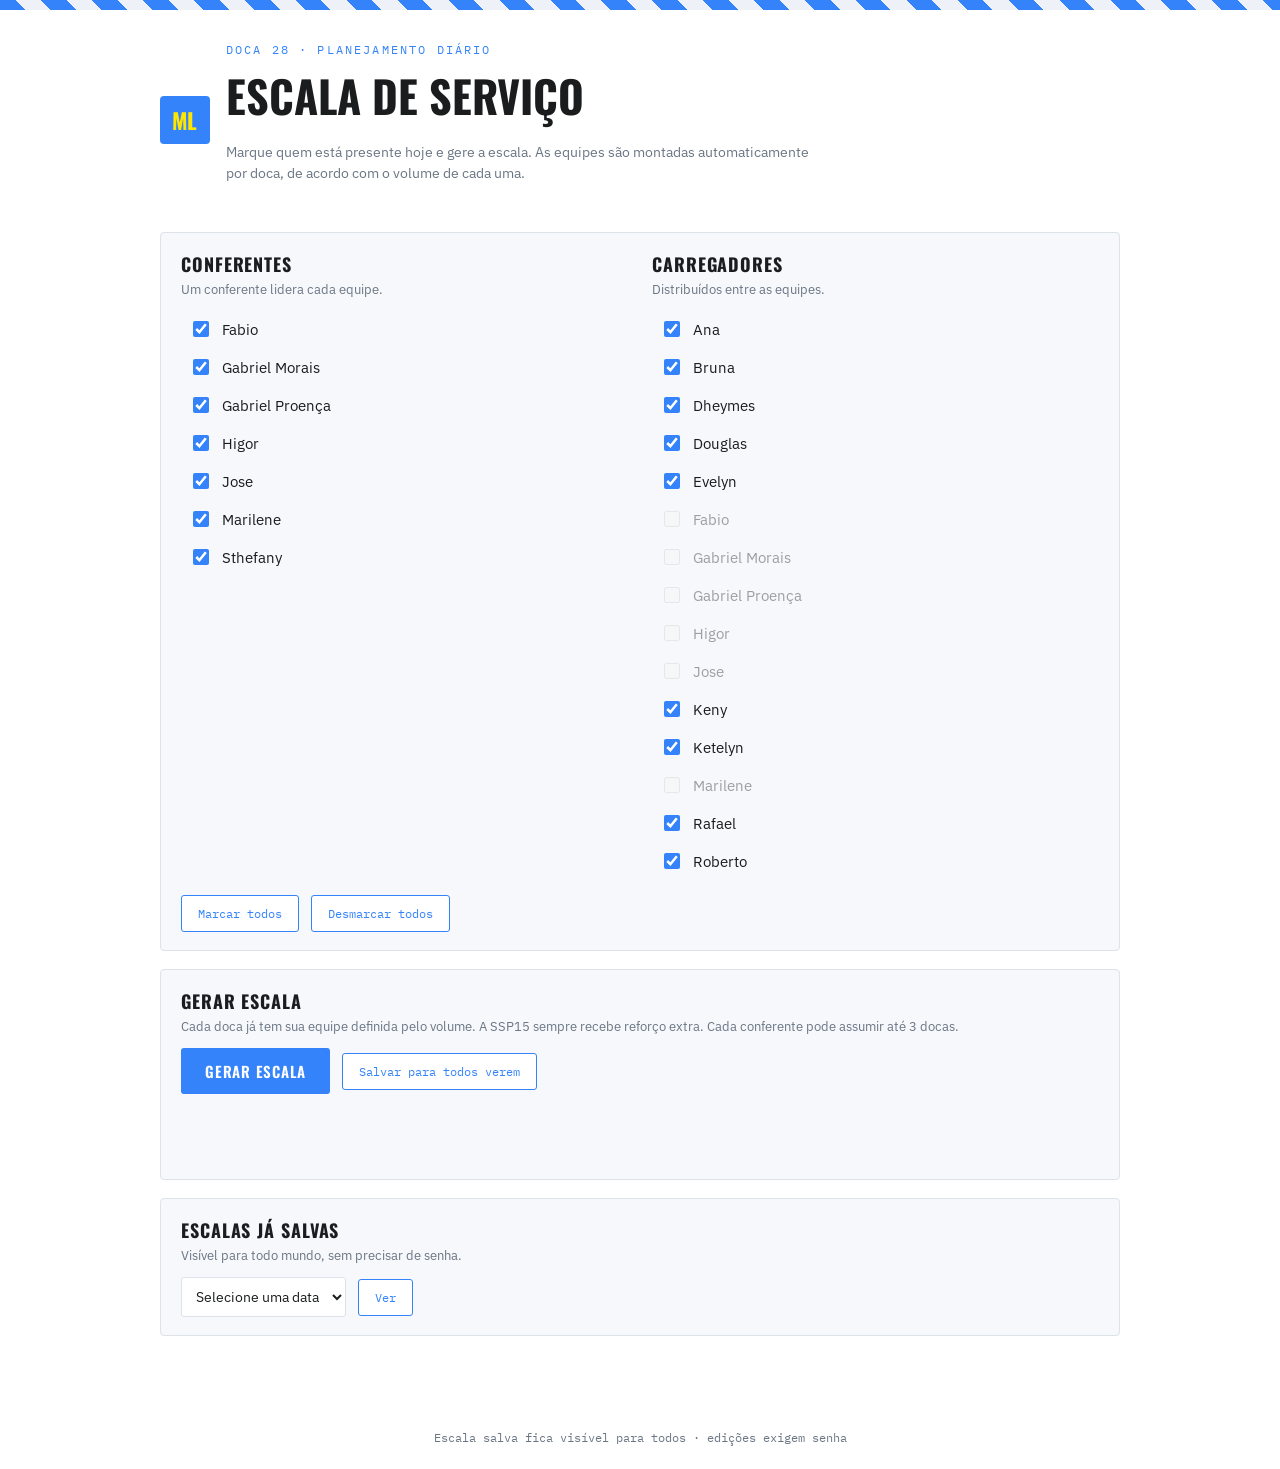
==== escalaMercadoLivre.html @ b2fe8e21 "Initial commit" ====
<!DOCTYPE html>
<html lang="pt-BR">
<head>
<meta charset="UTF-8">
<meta name="viewport" content="width=device-width, initial-scale=1.0">
<title>Escala de Serviço — Doca 28</title>
<link rel="preconnect" href="https://fonts.googleapis.com">
<link href="https://fonts.googleapis.com/css2?family=Oswald:wght@500;600;700&family=IBM+Plex+Sans:wght@400;500;600;700&family=IBM+Plex+Mono:wght@500;600&display=swap" rel="stylesheet">
<link rel="stylesheet" href="style.css">
</head>
<body>

  <div class="tape"></div>

  <header>
    <div class="wordmark">ML</div>
    <div class="header-text">
      <div class="eyebrow">Doca 28 · Planejamento diário</div>
      <h1>Escala de Serviço</h1>
      <p class="sub">Marque quem está presente hoje e gere a escala. As equipes são montadas automaticamente por doca, de acordo com o volume de cada uma.</p>
    </div>
  </header>

  <main>

    <section class="panel roster-panel">
      <div class="roster-grid">
        <div>
          <h2>Conferentes</h2>
          <p class="hint">Um conferente lidera cada equipe.</p>
          <ul class="roster-list" id="conf-list"></ul>
        </div>
        <div>
          <h2>Carregadores</h2>
          <p class="hint">Distribuídos entre as equipes.</p>
          <ul class="roster-list" id="carg-list"></ul>
        </div>
      </div>
      <div class="controls" style="margin-top:16px;">
        <button class="btn-ghost" id="marcar-todos">Marcar todos</button>
        <button class="btn-ghost" id="desmarcar-todos">Desmarcar todos</button>
      </div>
    </section>

    <section class="panel gen-panel">
      <h2>Gerar escala</h2>
      <p class="hint">Cada doca já tem sua equipe definida pelo volume. A SSP15 sempre recebe reforço extra. Cada conferente pode assumir até 3 docas.</p>
      <div class="controls">
        <button class="btn-stamp" id="gerar-btn">Gerar escala</button>
        <button class="btn-ghost" id="save-btn">Salvar para todos verem</button>
        <button class="btn-ghost" id="print-btn" style="display:none;">Imprimir</button>
      </div>

      <div id="pass-panel">
        <input type="password" id="pass-input" placeholder="Senha">
        <button class="btn-stamp" id="pass-confirm">Confirmar</button>
        <button class="btn-ghost" id="pass-cancel">Cancelar</button>
      </div>

      <p class="msg" id="msg"></p>
      <p class="msg" id="save-msg"></p>
    </section>

    <section class="panel saved-panel">
      <h2>Escalas já salvas</h2>
      <p class="hint">Visível para todo mundo, sem precisar de senha.</p>
      <div class="controls">
        <select id="saved-select"><option value="">Selecione uma data</option></select>
        <button class="btn-ghost" id="ver-salva-btn">Ver</button>
      </div>
    </section>

    <section class="panel" id="output-section">
      <span class="status-tag" id="status-tag"></span>
      <div class="teams-table-wrap" id="teams-table-wrap"></div>
    </section>

  </main>

  <footer>Escala salva fica visível para todos · edições exigem senha</footer>

<script src="script.js"></script>

</body>
</html>
---- style.css ----
:root{
  --bg:#ffffff;
  --panel:#f6f8fb;
  --panel-2:#eef2f8;
  --line:#dde3ea;
  --accent:#3483fa;
  --accent-dark:#2968c8;
  --green:#2e9e5b;
  --red:#d64545;
  --text:#1a1c1e;
  --muted:#6b7684;
  --font-display:'Oswald', sans-serif;
  --font-body:'IBM Plex Sans', sans-serif;
  --font-mono:'IBM Plex Mono', monospace;
}
*{box-sizing:border-box;}
body{margin:0;background:var(--bg);color:var(--text);font-family:var(--font-body);}

.tape{ height:10px; background:repeating-linear-gradient(45deg, var(--accent) 0 18px, #eef2f8 18px 36px); }

header{ padding:32px 20px 16px; max-width:1000px; margin:0 auto; display:flex; align-items:center; gap:16px; }
.wordmark{ font-family:var(--font-display); font-weight:700; text-transform:uppercase; font-size:22px; color:#ffe600; background:var(--accent); padding:8px 12px; border-radius:4px; flex-shrink:0; letter-spacing:.02em; }
.header-text{ flex:1; min-width:0; }
.eyebrow{ font-family:var(--font-mono); font-size:12px; letter-spacing:.18em; color:var(--accent); text-transform:uppercase; }
h1{ font-family:var(--font-display); font-weight:700; text-transform:uppercase; font-size:clamp(28px,6vw,44px); margin:6px 0 4px; color:var(--text); }
.sub{ color:var(--muted); font-size:14px; max-width:600px; line-height:1.5; }

main{ max-width:1000px; margin:0 auto; padding:0 20px 70px; }

.panel{ background:var(--panel); border:1px solid var(--line); border-radius:4px; padding:18px 20px; margin-top:18px; }
.panel h2{ font-family:var(--font-display); text-transform:uppercase; letter-spacing:.05em; font-size:18px; margin:0 0 4px; color:var(--text); }
.panel .hint{ color:var(--muted); font-size:12.5px; margin:0 0 14px; }

.roster-grid{ display:grid; grid-template-columns:1fr 1fr; gap:24px; }
@media (max-width:640px){ .roster-grid{grid-template-columns:1fr;} }

.roster-list{ list-style:none; margin:0; padding:0; display:flex; flex-direction:column; gap:2px; }
.roster-item{ display:flex; align-items:center; gap:10px; padding:7px 8px; border-radius:3px; cursor:pointer; transition:background .12s ease, opacity .12s ease; }
.roster-item:hover{ background:var(--panel-2); }
.roster-item input{ width:16px; height:16px; accent-color:var(--accent); cursor:pointer; }
.roster-item label{ flex:1; cursor:pointer; font-size:14.5px; }

.controls{ display:flex; flex-wrap:wrap; align-items:center; gap:12px; }
.field{ display:flex; flex-direction:column; gap:6px; }
.field span{ font-family:var(--font-mono); font-size:11px; color:var(--muted); text-transform:uppercase; letter-spacing:.05em; }
.field input[type=number]{ width:74px; background:#ffffff; border:1px solid var(--line); color:var(--text); font-family:var(--font-mono); font-size:15px; padding:8px 9px; border-radius:3px; }
input[type=password]{ background:#ffffff; border:1px solid var(--line); color:var(--text); font-family:var(--font-mono); font-size:14px; padding:9px 10px; border-radius:3px; }
select{ background:#ffffff; border:1px solid var(--line); color:var(--text); font-family:var(--font-body); font-size:14px; padding:9px 10px; border-radius:3px; }

.btn-stamp{ font-family:var(--font-display); text-transform:uppercase; letter-spacing:.05em; font-size:15px; font-weight:600; color:#ffffff; background:var(--accent); border:2px solid var(--accent); padding:10px 22px; border-radius:3px; cursor:pointer; }
.btn-stamp:hover{ background:var(--accent-dark); border-color:var(--accent-dark); }
.btn-stamp:active{ transform:scale(.97); }
.btn-ghost{ font-family:var(--font-mono); font-size:12px; color:var(--accent); background:#ffffff; border:1px solid var(--accent); padding:10px 16px; border-radius:3px; cursor:pointer; }
.btn-ghost:hover{ color:#ffffff; background:var(--accent); border-color:var(--accent); }

.msg{ font-family:var(--font-mono); font-size:12.5px; margin-top:10px; min-height:16px; }

#pass-panel{ display:none; align-items:center; gap:8px; margin-top:12px; flex-wrap:wrap; }

#output-section{ display:none; }
.status-tag{ display:inline-block; font-family:var(--font-mono); font-size:11px; letter-spacing:.08em; text-transform:uppercase; padding:3px 10px; border-radius:20px; margin-bottom:10px; }
.status-tag.saved{ color:var(--green); border:1px solid var(--green); background:rgba(46,158,91,.08); }
.status-tag.draft{ color:var(--accent); border:1px solid var(--accent); background:rgba(52,131,250,.08); }

.teams-table-wrap{ margin-top:6px; border:1px solid var(--line); border-radius:4px; overflow:hidden; overflow-x:auto; }
table.teams-table{ width:100%; border-collapse:collapse; font-size:13px; min-width:100%; }
table.teams-table th{ font-family:var(--font-display); text-transform:uppercase; letter-spacing:.04em; font-size:13px; color:#ffffff; background:var(--accent); text-align:center; padding:8px 6px; border:1px solid var(--accent-dark); }
table.teams-table td{ padding:7px 8px; border:1px solid var(--line); text-align:center; }
table.teams-table tbody tr:nth-child(even) td{ background:var(--panel-2); }
table.teams-table td.col-conf{ font-family:var(--font-display); text-transform:uppercase; font-weight:600; text-align:left; }
table.teams-table td.col-doca{ font-family:var(--font-mono); font-weight:700; color:var(--accent-dark); white-space:nowrap; }
table.teams-table td.col-carg{ text-align:left; }
table.teams-table tfoot td{ font-family:var(--font-mono); font-size:11.5px; color:var(--muted); text-align:center; padding:9px 6px; background:var(--panel-2); }

footer{ text-align:center; padding:24px; color:var(--muted); font-size:12px; font-family:var(--font-mono); }

@media print{
  .tape, header .sub, .panel.roster-panel, .panel.gen-panel, .panel.saved-panel, footer, .btn-ghost{ display:none !important; }
  body{ background:#fff; color:#111; }
  table.teams-table th{ background:#ddd !important; color:#111 !important; -webkit-print-color-adjust:exact; }
  table.teams-table tbody tr:nth-child(even) td{ background:#f3f3f3 !important; -webkit-print-color-adjust:exact; }
  #output-section{ display:block !important; }
}
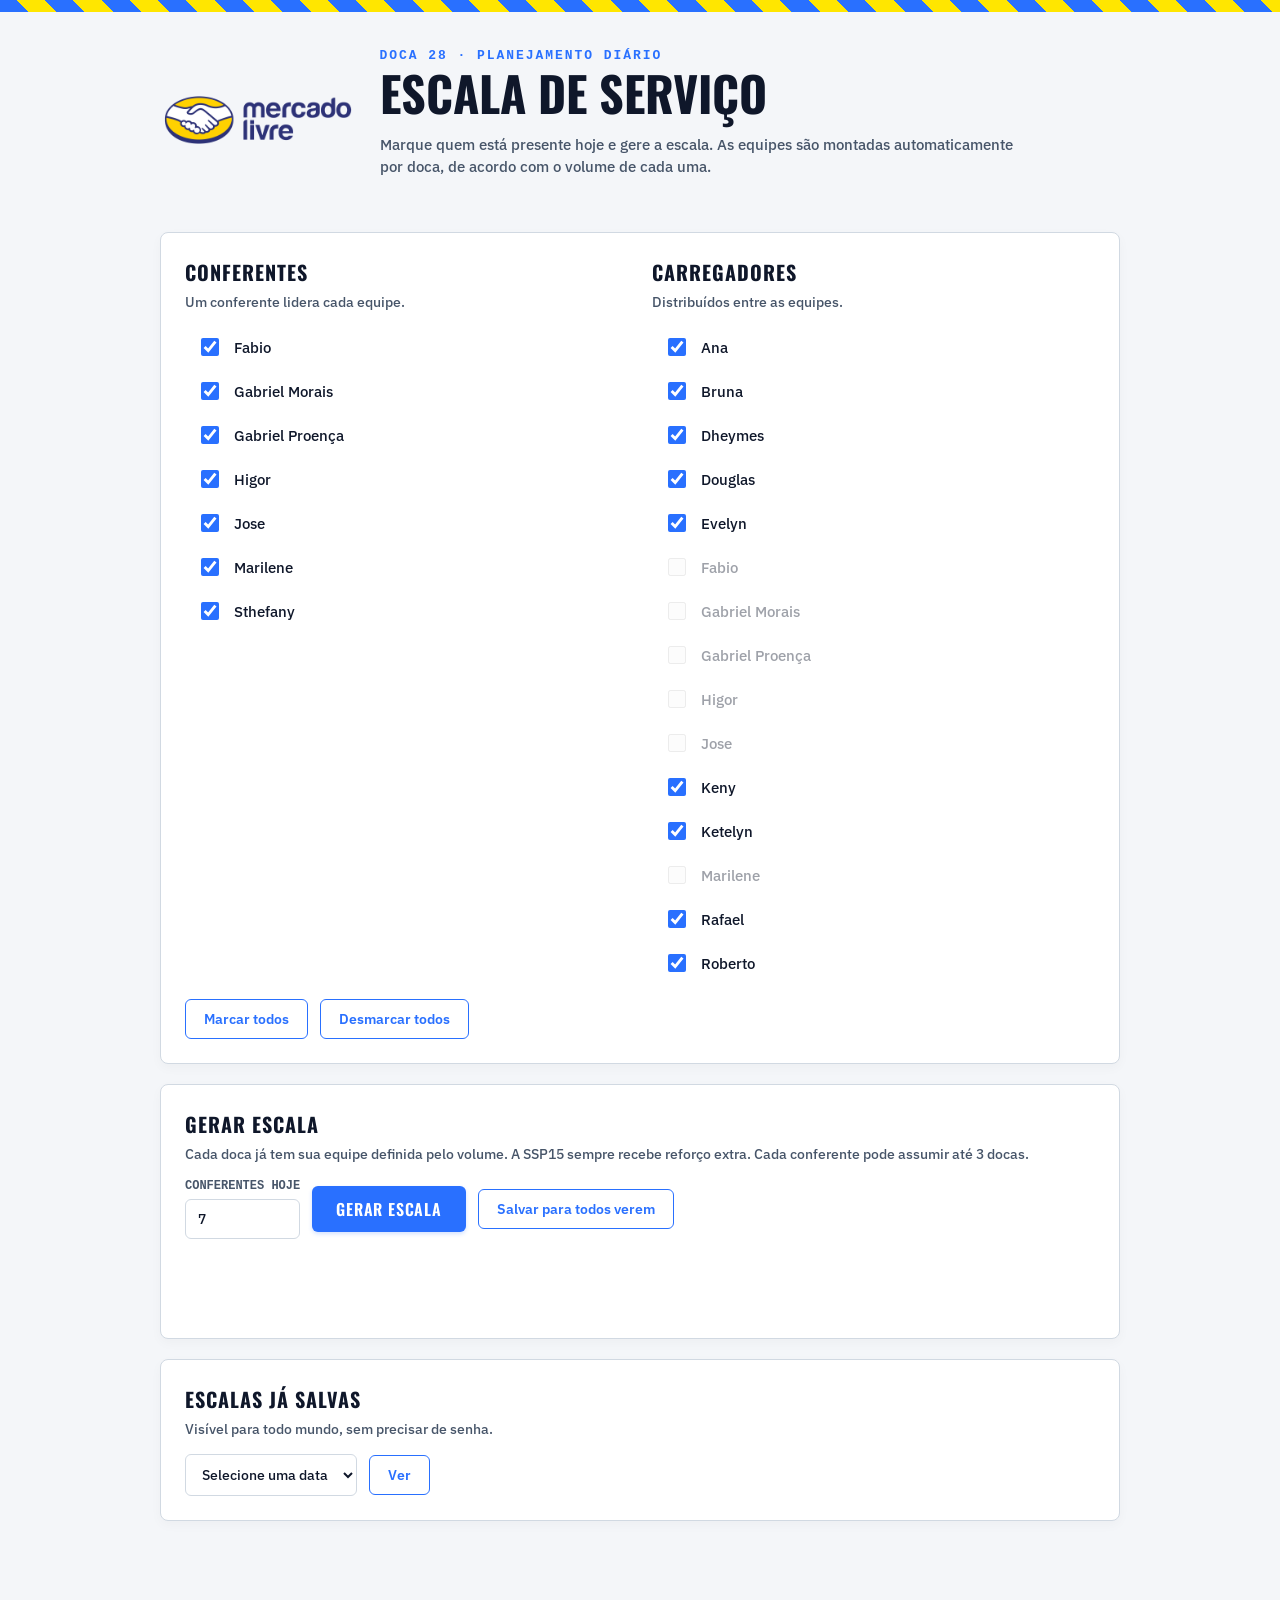
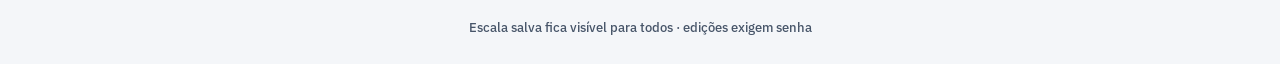
==== commit c8fc4813: "ajuste das equipes" ====
--- a/escalaMercadoLivre.html
+++ b/escalaMercadoLivre.html
@@ -13,7 +13,7 @@
   <div class="tape"></div>
 
   <header>
-    <div class="wordmark">ML</div>
+    <img src="Mercado-Livre-Logo.png" alt="Mercado Livre" class="logo">
     <div class="header-text">
       <div class="eyebrow">Doca 28 · Planejamento diário</div>
       <h1>Escala de Serviço</h1>
@@ -46,6 +46,10 @@
       <h2>Gerar escala</h2>
       <p class="hint">Cada doca já tem sua equipe definida pelo volume. A SSP15 sempre recebe reforço extra. Cada conferente pode assumir até 3 docas.</p>
       <div class="controls">
+        <div class="field">
+          <span>Conferentes hoje</span>
+          <input type="number" id="qtd-conferentes-input" min="1" value="1">
+        </div>
         <button class="btn-stamp" id="gerar-btn">Gerar escala</button>
         <button class="btn-ghost" id="save-btn">Salvar para todos verem</button>
         <button class="btn-ghost" id="print-btn" style="display:none;">Imprimir</button>
--- a/style.css
+++ b/style.css
@@ -1,83 +1,405 @@
-:root{
-  --bg:#ffffff;
-  --panel:#f6f8fb;
-  --panel-2:#eef2f8;
-  --line:#dde3ea;
-  --accent:#3483fa;
-  --accent-dark:#2968c8;
-  --green:#2e9e5b;
-  --red:#d64545;
-  --text:#1a1c1e;
-  --muted:#6b7684;
-  --font-display:'Oswald', sans-serif;
-  --font-body:'IBM Plex Sans', sans-serif;
-  --font-mono:'IBM Plex Mono', monospace;
-}
-*{box-sizing:border-box;}
-body{margin:0;background:var(--bg);color:var(--text);font-family:var(--font-body);}
-
-.tape{ height:10px; background:repeating-linear-gradient(45deg, var(--accent) 0 18px, #eef2f8 18px 36px); }
-
-header{ padding:32px 20px 16px; max-width:1000px; margin:0 auto; display:flex; align-items:center; gap:16px; }
-.wordmark{ font-family:var(--font-display); font-weight:700; text-transform:uppercase; font-size:22px; color:#ffe600; background:var(--accent); padding:8px 12px; border-radius:4px; flex-shrink:0; letter-spacing:.02em; }
-.header-text{ flex:1; min-width:0; }
-.eyebrow{ font-family:var(--font-mono); font-size:12px; letter-spacing:.18em; color:var(--accent); text-transform:uppercase; }
-h1{ font-family:var(--font-display); font-weight:700; text-transform:uppercase; font-size:clamp(28px,6vw,44px); margin:6px 0 4px; color:var(--text); }
-.sub{ color:var(--muted); font-size:14px; max-width:600px; line-height:1.5; }
-
-main{ max-width:1000px; margin:0 auto; padding:0 20px 70px; }
-
-.panel{ background:var(--panel); border:1px solid var(--line); border-radius:4px; padding:18px 20px; margin-top:18px; }
-.panel h2{ font-family:var(--font-display); text-transform:uppercase; letter-spacing:.05em; font-size:18px; margin:0 0 4px; color:var(--text); }
-.panel .hint{ color:var(--muted); font-size:12.5px; margin:0 0 14px; }
-
-.roster-grid{ display:grid; grid-template-columns:1fr 1fr; gap:24px; }
-@media (max-width:640px){ .roster-grid{grid-template-columns:1fr;} }
-
-.roster-list{ list-style:none; margin:0; padding:0; display:flex; flex-direction:column; gap:2px; }
-.roster-item{ display:flex; align-items:center; gap:10px; padding:7px 8px; border-radius:3px; cursor:pointer; transition:background .12s ease, opacity .12s ease; }
-.roster-item:hover{ background:var(--panel-2); }
-.roster-item input{ width:16px; height:16px; accent-color:var(--accent); cursor:pointer; }
-.roster-item label{ flex:1; cursor:pointer; font-size:14.5px; }
-
-.controls{ display:flex; flex-wrap:wrap; align-items:center; gap:12px; }
-.field{ display:flex; flex-direction:column; gap:6px; }
-.field span{ font-family:var(--font-mono); font-size:11px; color:var(--muted); text-transform:uppercase; letter-spacing:.05em; }
-.field input[type=number]{ width:74px; background:#ffffff; border:1px solid var(--line); color:var(--text); font-family:var(--font-mono); font-size:15px; padding:8px 9px; border-radius:3px; }
-input[type=password]{ background:#ffffff; border:1px solid var(--line); color:var(--text); font-family:var(--font-mono); font-size:14px; padding:9px 10px; border-radius:3px; }
-select{ background:#ffffff; border:1px solid var(--line); color:var(--text); font-family:var(--font-body); font-size:14px; padding:9px 10px; border-radius:3px; }
-
-.btn-stamp{ font-family:var(--font-display); text-transform:uppercase; letter-spacing:.05em; font-size:15px; font-weight:600; color:#ffffff; background:var(--accent); border:2px solid var(--accent); padding:10px 22px; border-radius:3px; cursor:pointer; }
-.btn-stamp:hover{ background:var(--accent-dark); border-color:var(--accent-dark); }
-.btn-stamp:active{ transform:scale(.97); }
-.btn-ghost{ font-family:var(--font-mono); font-size:12px; color:var(--accent); background:#ffffff; border:1px solid var(--accent); padding:10px 16px; border-radius:3px; cursor:pointer; }
-.btn-ghost:hover{ color:#ffffff; background:var(--accent); border-color:var(--accent); }
-
-.msg{ font-family:var(--font-mono); font-size:12.5px; margin-top:10px; min-height:16px; }
-
-#pass-panel{ display:none; align-items:center; gap:8px; margin-top:12px; flex-wrap:wrap; }
-
-#output-section{ display:none; }
-.status-tag{ display:inline-block; font-family:var(--font-mono); font-size:11px; letter-spacing:.08em; text-transform:uppercase; padding:3px 10px; border-radius:20px; margin-bottom:10px; }
-.status-tag.saved{ color:var(--green); border:1px solid var(--green); background:rgba(46,158,91,.08); }
-.status-tag.draft{ color:var(--accent); border:1px solid var(--accent); background:rgba(52,131,250,.08); }
-
-.teams-table-wrap{ margin-top:6px; border:1px solid var(--line); border-radius:4px; overflow:hidden; overflow-x:auto; }
-table.teams-table{ width:100%; border-collapse:collapse; font-size:13px; min-width:100%; }
-table.teams-table th{ font-family:var(--font-display); text-transform:uppercase; letter-spacing:.04em; font-size:13px; color:#ffffff; background:var(--accent); text-align:center; padding:8px 6px; border:1px solid var(--accent-dark); }
-table.teams-table td{ padding:7px 8px; border:1px solid var(--line); text-align:center; }
-table.teams-table tbody tr:nth-child(even) td{ background:var(--panel-2); }
-table.teams-table td.col-conf{ font-family:var(--font-display); text-transform:uppercase; font-weight:600; text-align:left; }
-table.teams-table td.col-doca{ font-family:var(--font-mono); font-weight:700; color:var(--accent-dark); white-space:nowrap; }
-table.teams-table td.col-carg{ text-align:left; }
-table.teams-table tfoot td{ font-family:var(--font-mono); font-size:11.5px; color:var(--muted); text-align:center; padding:9px 6px; background:var(--panel-2); }
-
-footer{ text-align:center; padding:24px; color:var(--muted); font-size:12px; font-family:var(--font-mono); }
-
-@media print{
-  .tape, header .sub, .panel.roster-panel, .panel.gen-panel, .panel.saved-panel, footer, .btn-ghost{ display:none !important; }
-  body{ background:#fff; color:#111; }
-  table.teams-table th{ background:#ddd !important; color:#111 !important; -webkit-print-color-adjust:exact; }
-  table.teams-table tbody tr:nth-child(even) td{ background:#f3f3f3 !important; -webkit-print-color-adjust:exact; }
-  #output-section{ display:block !important; }
+:root {
+  --bg: #f4f6f9;
+  --panel: #ffffff;
+  --panel-2: #f8fafc;
+  --line: #d1d9e2;
+  --accent: #2970ff;
+  --accent-dark: #1e52be;
+  --yellow-melo: #ffe600;
+  --green: #107c41;
+  --red: #d92d20;
+  --text: #0f172a;
+  --muted: #475569;
+  --font-display: 'Oswald', sans-serif;
+  --font-body: 'IBM Plex Sans', sans-serif;
+  --font-mono: 'IBM Plex Mono', monospace;
+}
+
+* {
+  box-sizing: border-box;
+}
+
+body {
+  margin: 0;
+  background: var(--bg);
+  color: var(--text);
+  font-family: var(--font-body);
+  -webkit-font-smoothing: antialiased;
+}
+
+/* Fita Superior */
+.tape {
+  height: 12px;
+  background: repeating-linear-gradient(
+    45deg,
+    var(--accent) 0 20px,
+    var(--yellow-melo) 20px 40px
+  );
+}
+
+/* Cabeçalho */
+header {
+  padding: 36px 20px 20px;
+  max-width: 1000px;
+  margin: 0 auto;
+  display: flex;
+  align-items: center;
+  gap: 24px;
+}
+
+.logo {
+  height: 110px; /* Aumentado */
+  width: auto;
+  flex-shrink: 0;
+  object-fit: contain;
+}
+
+.header-text {
+  flex: 1;
+  min-width: 0;
+}
+
+.eyebrow {
+  font-family: var(--font-mono);
+  font-size: 13px;
+  font-weight: 700;
+  letter-spacing: 0.15em;
+  color: var(--accent);
+  text-transform: uppercase;
+}
+
+h1 {
+  font-family: var(--font-display);
+  font-weight: 700;
+  text-transform: uppercase;
+  font-size: clamp(32px, 6vw, 48px);
+  margin: 4px 0;
+  color: var(--text);
+  line-height: 1.1;
+}
+
+.sub {
+  color: var(--muted);
+  font-size: 14.5px;
+  max-width: 650px;
+  line-height: 1.5;
+  font-weight: 500;
+}
+
+main {
+  max-width: 1000px;
+  margin: 0 auto;
+  padding: 0 20px 70px;
+}
+
+/* Painéis de Conteúdo */
+.panel {
+  background: var(--panel);
+  border: 1px solid var(--line);
+  border-radius: 8px;
+  padding: 24px;
+  margin-top: 20px;
+  box-shadow: 0 4px 12px rgba(0, 0, 0, 0.03);
+}
+
+.panel h2 {
+  font-family: var(--font-display);
+  text-transform: uppercase;
+  letter-spacing: 0.05em;
+  font-size: 20px;
+  margin: 0 0 6px;
+  color: var(--text);
+}
+
+.panel .hint {
+  color: var(--muted);
+  font-size: 13.5px;
+  margin: 0 0 16px;
+  font-weight: 500;
+}
+
+/* Grid de Checkboxes */
+.roster-grid {
+  display: grid;
+  grid-template-columns: 1fr 1fr;
+  gap: 24px;
+}
+
+@media (max-width: 640px) {
+  .roster-grid {
+    grid-template-columns: 1fr;
+  }
+}
+
+.roster-list {
+  list-style: none;
+  margin: 0;
+  padding: 0;
+  display: flex;
+  flex-direction: column;
+  gap: 4px;
+}
+
+.roster-item {
+  display: flex;
+  align-items: center;
+  gap: 12px;
+  padding: 8px 12px;
+  border-radius: 5px;
+  cursor: pointer;
+  transition: background 0.15s ease;
+}
+
+.roster-item:hover {
+  background: var(--panel-2);
+}
+
+.roster-item input {
+  width: 18px;
+  height: 18px;
+  accent-color: var(--accent);
+  cursor: pointer;
+}
+
+.roster-item label {
+  flex: 1;
+  cursor: pointer;
+  font-size: 15px;
+  font-weight: 500;
+  color: var(--text);
+}
+
+/* Controles e Botões */
+.controls {
+  display: flex;
+  flex-wrap: wrap;
+  align-items: center;
+  gap: 12px;
+}
+
+.field {
+  display: flex;
+  flex-direction: column;
+  gap: 6px;
+}
+
+.field span {
+  font-family: var(--font-mono);
+  font-size: 12px;
+  font-weight: 700;
+  color: var(--muted);
+  text-transform: uppercase;
+}
+
+.field input[type='number'],
+input[type='password'],
+select {
+  background: #ffffff;
+  border: 1px solid var(--line);
+  color: var(--text);
+  font-family: var(--font-body);
+  font-size: 14px;
+  font-weight: 500;
+  padding: 10px 12px;
+  border-radius: 6px;
+  outline: none;
+}
+
+.field input[type='number']:focus,
+input[type='password']:focus,
+select:focus {
+  border-color: var(--accent);
+  box-shadow: 0 0 0 3px rgba(41, 112, 255, 0.15);
+}
+
+/* Estilo de Botões */
+.btn-stamp {
+  font-family: var(--font-display);
+  text-transform: uppercase;
+  letter-spacing: 0.05em;
+  font-size: 16px;
+  font-weight: 600;
+  color: #ffffff;
+  background: var(--accent);
+  border: none;
+  padding: 11px 24px;
+  border-radius: 6px;
+  cursor: pointer;
+  transition: background 0.15s ease, transform 0.1s ease;
+  box-shadow: 0 2px 4px rgba(41, 112, 255, 0.2);
+}
+
+.btn-stamp:hover {
+  background: var(--accent-dark);
+}
+
+.btn-stamp:active {
+  transform: scale(0.98);
+}
+
+.btn-ghost {
+  font-family: var(--font-body);
+  font-size: 13.5px;
+  font-weight: 600;
+  color: var(--accent);
+  background: #ffffff;
+  border: 1px solid var(--accent);
+  padding: 10px 18px;
+  border-radius: 6px;
+  cursor: pointer;
+  transition: all 0.15s ease;
+}
+
+.btn-ghost:hover {
+  color: #ffffff;
+  background: var(--accent);
+}
+
+.msg {
+  font-family: var(--font-body);
+  font-size: 13.5px;
+  font-weight: 700;
+  margin-top: 12px;
+  min-height: 18px;
+  color: var(--red);
+}
+
+#pass-panel {
+  display: none;
+  align-items: center;
+  gap: 8px;
+  margin-top: 12px;
+  flex-wrap: wrap;
+}
+
+#output-section {
+  display: none;
+}
+
+.status-tag {
+  display: inline-block;
+  font-family: var(--font-mono);
+  font-size: 12px;
+  font-weight: 700;
+  letter-spacing: 0.05em;
+  text-transform: uppercase;
+  padding: 4px 12px;
+  border-radius: 20px;
+  margin-bottom: 12px;
+}
+
+.status-tag.saved {
+  color: var(--green);
+  border: 1px solid var(--green);
+  background: rgba(16, 124, 65, 0.1);
+}
+
+.status-tag.draft {
+  color: var(--accent);
+  border: 1px solid var(--accent);
+  background: rgba(41, 112, 255, 0.1);
+}
+
+/* Tabela de Resultados */
+.teams-table-wrap {
+  margin-top: 8px;
+  border: 1px solid var(--line);
+  border-radius: 6px;
+  overflow: hidden;
+  box-shadow: 0 2px 8px rgba(0, 0, 0, 0.02);
+}
+
+table.teams-table {
+  width: 100%;
+  border-collapse: collapse;
+  font-size: 14px;
+}
+
+table.teams-table th {
+  font-family: var(--font-display);
+  text-transform: uppercase;
+  letter-spacing: 0.05em;
+  font-size: 14px;
+  color: #ffffff;
+  background: var(--accent);
+  text-align: center;
+  padding: 12px 10px;
+  border: none;
+}
+
+table.teams-table td {
+  padding: 10px 12px;
+  border: 1px solid var(--line);
+  text-align: center;
+  color: var(--text);
+}
+
+table.teams-table tbody tr:nth-child(even) td {
+  background: var(--panel-2);
+}
+
+table.teams-table td.col-conf {
+  font-family: var(--font-display);
+  text-transform: uppercase;
+  font-weight: 600;
+  text-align: left;
+  font-size: 15px;
+}
+
+table.teams-table td.col-doca {
+  font-family: var(--font-mono);
+  font-weight: 700;
+  color: var(--accent-dark);
+  white-space: nowrap;
+}
+
+table.teams-table td.col-carg {
+  text-align: left;
+}
+
+table.teams-table tfoot td {
+  font-family: var(--font-mono);
+  font-size: 12px;
+  font-weight: 600;
+  color: var(--muted);
+  text-align: center;
+  padding: 12px 10px;
+  background: var(--panel-2);
+}
+
+footer {
+  text-align: center;
+  padding: 28px;
+  color: var(--muted);
+  font-size: 13px;
+  font-weight: 500;
+}
+
+/* Regras de Impressão */
+@media print {
+  .tape,
+  header .sub,
+  .panel.roster-panel,
+  .panel.gen-panel,
+  .panel.saved-panel,
+  footer,
+  .btn-ghost {
+    display: none !important;
+  }
+  body {
+    background: #fff;
+    color: #111;
+  }
+  table.teams-table th {
+    background: #ddd !important;
+    color: #111 !important;
+    -webkit-print-color-adjust: exact;
+  }
+  table.teams-table tbody tr:nth-child(even) td {
+    background: #f3f3f3 !important;
+    -webkit-print-color-adjust: exact;
+  }
+  #output-section {
+    display: block !important;
+  }
 }
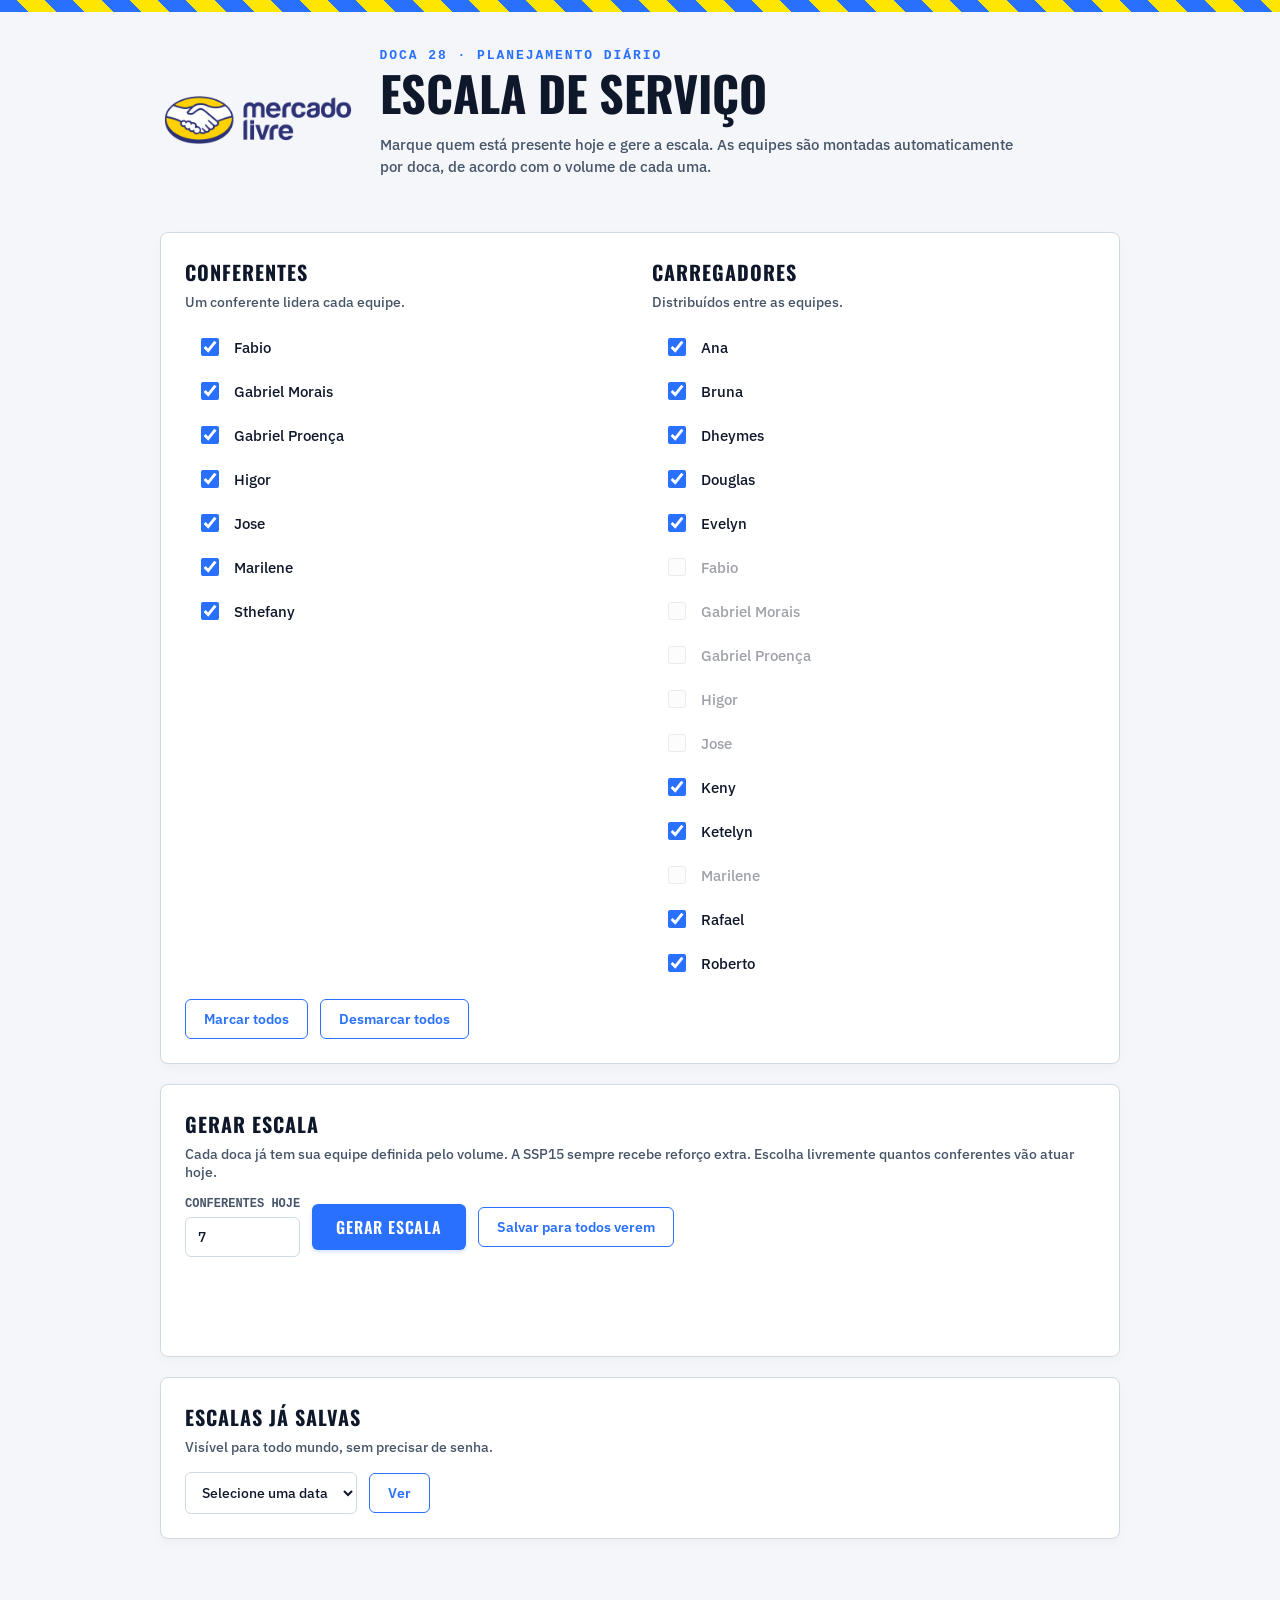
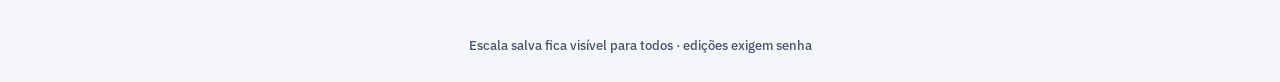
==== commit 266b6984: "Atualizar o escalaMercadoLivre.html" ====
--- a/escalaMercadoLivre.html
+++ b/escalaMercadoLivre.html
@@ -44,7 +44,7 @@
 
     <section class="panel gen-panel">
       <h2>Gerar escala</h2>
-      <p class="hint">Cada doca já tem sua equipe definida pelo volume. A SSP15 sempre recebe reforço extra. Cada conferente pode assumir até 3 docas.</p>
+      <p class="hint">Cada doca já tem sua equipe definida pelo volume. A SSP15 sempre recebe reforço extra. Escolha livremente quantos conferentes vão atuar hoje.</p>
       <div class="controls">
         <div class="field">
           <span>Conferentes hoje</span>
@@ -86,4 +86,4 @@
 <script src="script.js"></script>
 
 </body>
-</html>+</html>
